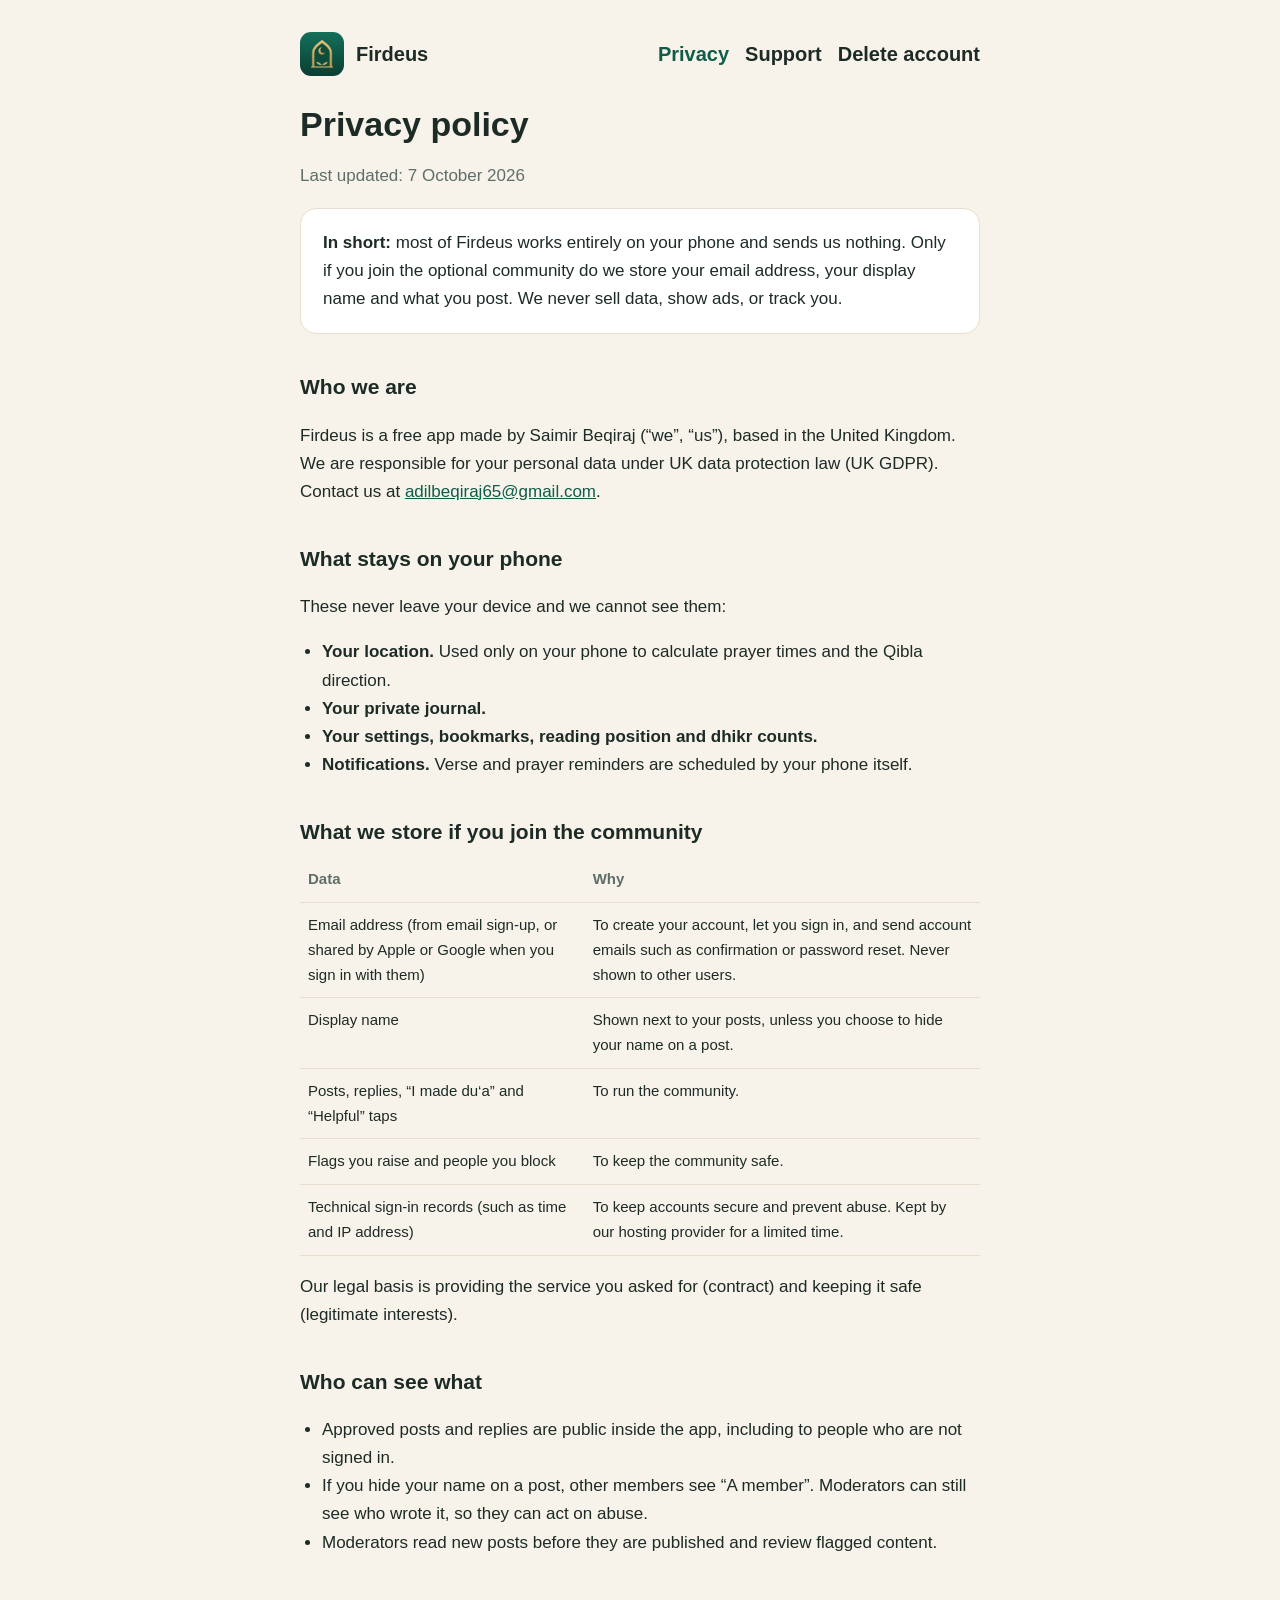
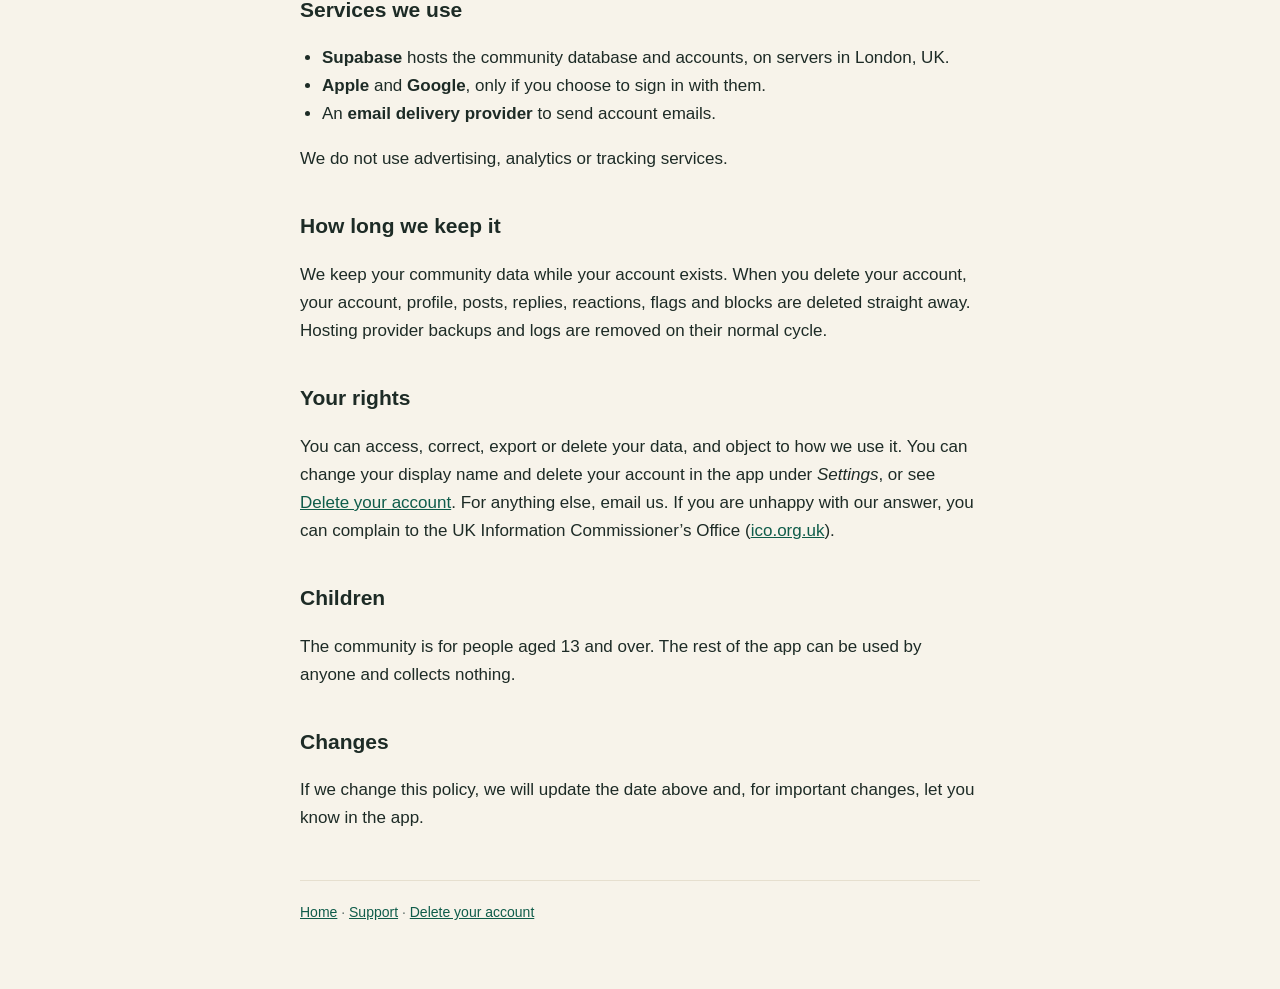
==== privacy.html @ d4029345 "Firdeus website: home, privacy policy, support, account deletion Co-Authored-By: Claude Opus 5.5 <no" ====
<!doctype html>
<html lang="en">
<head>
<meta charset="utf-8">
<meta name="viewport" content="width=device-width, initial-scale=1">
<title>Firdeus Privacy</title>
<meta name="description" content="How the Firdeus app handles your data.">
<link rel="icon" href="icon.png">
<link rel="stylesheet" href="style.css">
</head>
<body>
<main>
  <header class="site">
    <img src="icon.png" alt="">
    <a href="./">Firdeus</a>
    <nav>
      <a href="privacy.html" aria-current="page">Privacy</a>
      <a href="support.html">Support</a>
      <a href="delete-account.html">Delete account</a>
    </nav>
  </header>

  <h1>Privacy policy</h1>
  <p class="muted">Last updated: 7 October 2026</p>

  <div class="card">
    <strong>In short:</strong> most of Firdeus works entirely on your phone and sends us nothing. Only if you join the
    optional community do we store your email address, your display name and what you post. We never sell data,
    show ads, or track you.
  </div>

  <h2>Who we are</h2>
  <p>Firdeus is a free app made by Saimir Beqiraj (“we”, “us”), based in the United Kingdom. We are responsible for
  your personal data under UK data protection law (UK GDPR). Contact us at
  <a href="mailto:adilbeqiraj65@gmail.com">adilbeqiraj65@gmail.com</a>.</p>

  <h2>What stays on your phone</h2>
  <p>These never leave your device and we cannot see them:</p>
  <ul>
    <li><strong>Your location.</strong> Used only on your phone to calculate prayer times and the Qibla direction.</li>
    <li><strong>Your private journal.</strong></li>
    <li><strong>Your settings, bookmarks, reading position and dhikr counts.</strong></li>
    <li><strong>Notifications.</strong> Verse and prayer reminders are scheduled by your phone itself.</li>
  </ul>

  <h2>What we store if you join the community</h2>
  <div class="table-wrap">
  <table>
    <tr><th>Data</th><th>Why</th></tr>
    <tr><td>Email address (from email sign-up, or shared by Apple or Google when you sign in with them)</td><td>To create your account, let you sign in, and send account emails such as confirmation or password reset. Never shown to other users.</td></tr>
    <tr><td>Display name</td><td>Shown next to your posts, unless you choose to hide your name on a post.</td></tr>
    <tr><td>Posts, replies, “I made du‘a” and “Helpful” taps</td><td>To run the community.</td></tr>
    <tr><td>Flags you raise and people you block</td><td>To keep the community safe.</td></tr>
    <tr><td>Technical sign-in records (such as time and IP address)</td><td>To keep accounts secure and prevent abuse. Kept by our hosting provider for a limited time.</td></tr>
  </table>
  </div>
  <p>Our legal basis is providing the service you asked for (contract) and keeping it safe (legitimate interests).</p>

  <h2>Who can see what</h2>
  <ul>
    <li>Approved posts and replies are public inside the app, including to people who are not signed in.</li>
    <li>If you hide your name on a post, other members see “A member”. Moderators can still see who wrote it, so they can act on abuse.</li>
    <li>Moderators read new posts before they are published and review flagged content.</li>
  </ul>

  <h2>Services we use</h2>
  <ul>
    <li><strong>Supabase</strong> hosts the community database and accounts, on servers in London, UK.</li>
    <li><strong>Apple</strong> and <strong>Google</strong>, only if you choose to sign in with them.</li>
    <li>An <strong>email delivery provider</strong> to send account emails.</li>
  </ul>
  <p>We do not use advertising, analytics or tracking services.</p>

  <h2>How long we keep it</h2>
  <p>We keep your community data while your account exists. When you delete your account, your account, profile,
  posts, replies, reactions, flags and blocks are deleted straight away. Hosting provider backups and logs are
  removed on their normal cycle.</p>

  <h2>Your rights</h2>
  <p>You can access, correct, export or delete your data, and object to how we use it. You can change your display
  name and delete your account in the app under <em>Settings</em>, or see <a href="delete-account.html">Delete your
  account</a>. For anything else, email us. If you are unhappy with our answer, you can complain to the UK
  Information Commissioner’s Office (<a href="https://ico.org.uk">ico.org.uk</a>).</p>

  <h2>Children</h2>
  <p>The community is for people aged 13 and over. The rest of the app can be used by anyone and collects nothing.</p>

  <h2>Changes</h2>
  <p>If we change this policy, we will update the date above and, for important changes, let you know in the app.</p>

  <footer>
    <a href="./">Home</a> · <a href="support.html">Support</a> · <a href="delete-account.html">Delete your account</a>
  </footer>
</main>
</body>
</html>
---- style.css ----
:root {
  --bg: #f7f3ea;
  --card: #ffffff;
  --text: #1d2b26;
  --muted: #5f6e68;
  --primary: #0f5c4a;
  --gold: #9a7632;
  --border: #e6dfcf;
}
@media (prefers-color-scheme: dark) {
  :root {
    --bg: #0e1513;
    --card: #17211e;
    --text: #ece7dc;
    --muted: #9aa8a2;
    --primary: #3fae8f;
    --gold: #d6b46a;
    --border: #26332f;
  }
}
* { box-sizing: border-box; }
html { -webkit-text-size-adjust: 100%; }
body {
  margin: 0;
  background: var(--bg);
  color: var(--text);
  font: 17px/1.65 -apple-system, BlinkMacSystemFont, "Segoe UI", Roboto, "Helvetica Neue", Arial, sans-serif;
}
main { max-width: 720px; margin: 0 auto; padding: 32px 20px 64px; }
header.site { display: flex; align-items: center; gap: 12px; margin-bottom: 28px; }
header.site img { width: 44px; height: 44px; border-radius: 11px; }
header.site a { color: var(--text); text-decoration: none; font-weight: 700; font-size: 20px; }
nav { margin-left: auto; display: flex; gap: 16px; flex-wrap: wrap; font-size: 15px; }
nav a { color: var(--muted); text-decoration: none; }
nav a:hover, nav a[aria-current] { color: var(--primary); }
h1 { font-size: 34px; line-height: 1.2; margin: 8px 0 8px; }
h2 { font-size: 21px; margin: 36px 0 8px; }
p, li { color: var(--text); }
.muted { color: var(--muted); }
a { color: var(--primary); }
.card { background: var(--card); border: 1px solid var(--border); border-radius: 16px; padding: 20px 22px; margin: 18px 0; }
.arabic { font-family: "Amiri", "Traditional Arabic", serif; font-size: 26px; color: var(--primary); text-align: center; direction: rtl; margin: 8px 0 20px; }
ul { padding-left: 22px; }
table { width: 100%; border-collapse: collapse; font-size: 15px; }
th, td { text-align: left; padding: 10px 8px; border-bottom: 1px solid var(--border); vertical-align: top; }
th { color: var(--muted); font-weight: 600; }
.table-wrap { overflow-x: auto; }
footer { margin-top: 48px; font-size: 14px; color: var(--muted); border-top: 1px solid var(--border); padding-top: 20px; }
@media (max-width: 560px) {
  header.site { flex-wrap: wrap; }
  nav { margin-left: 0; width: 100%; }
  h1 { font-size: 28px; }
}
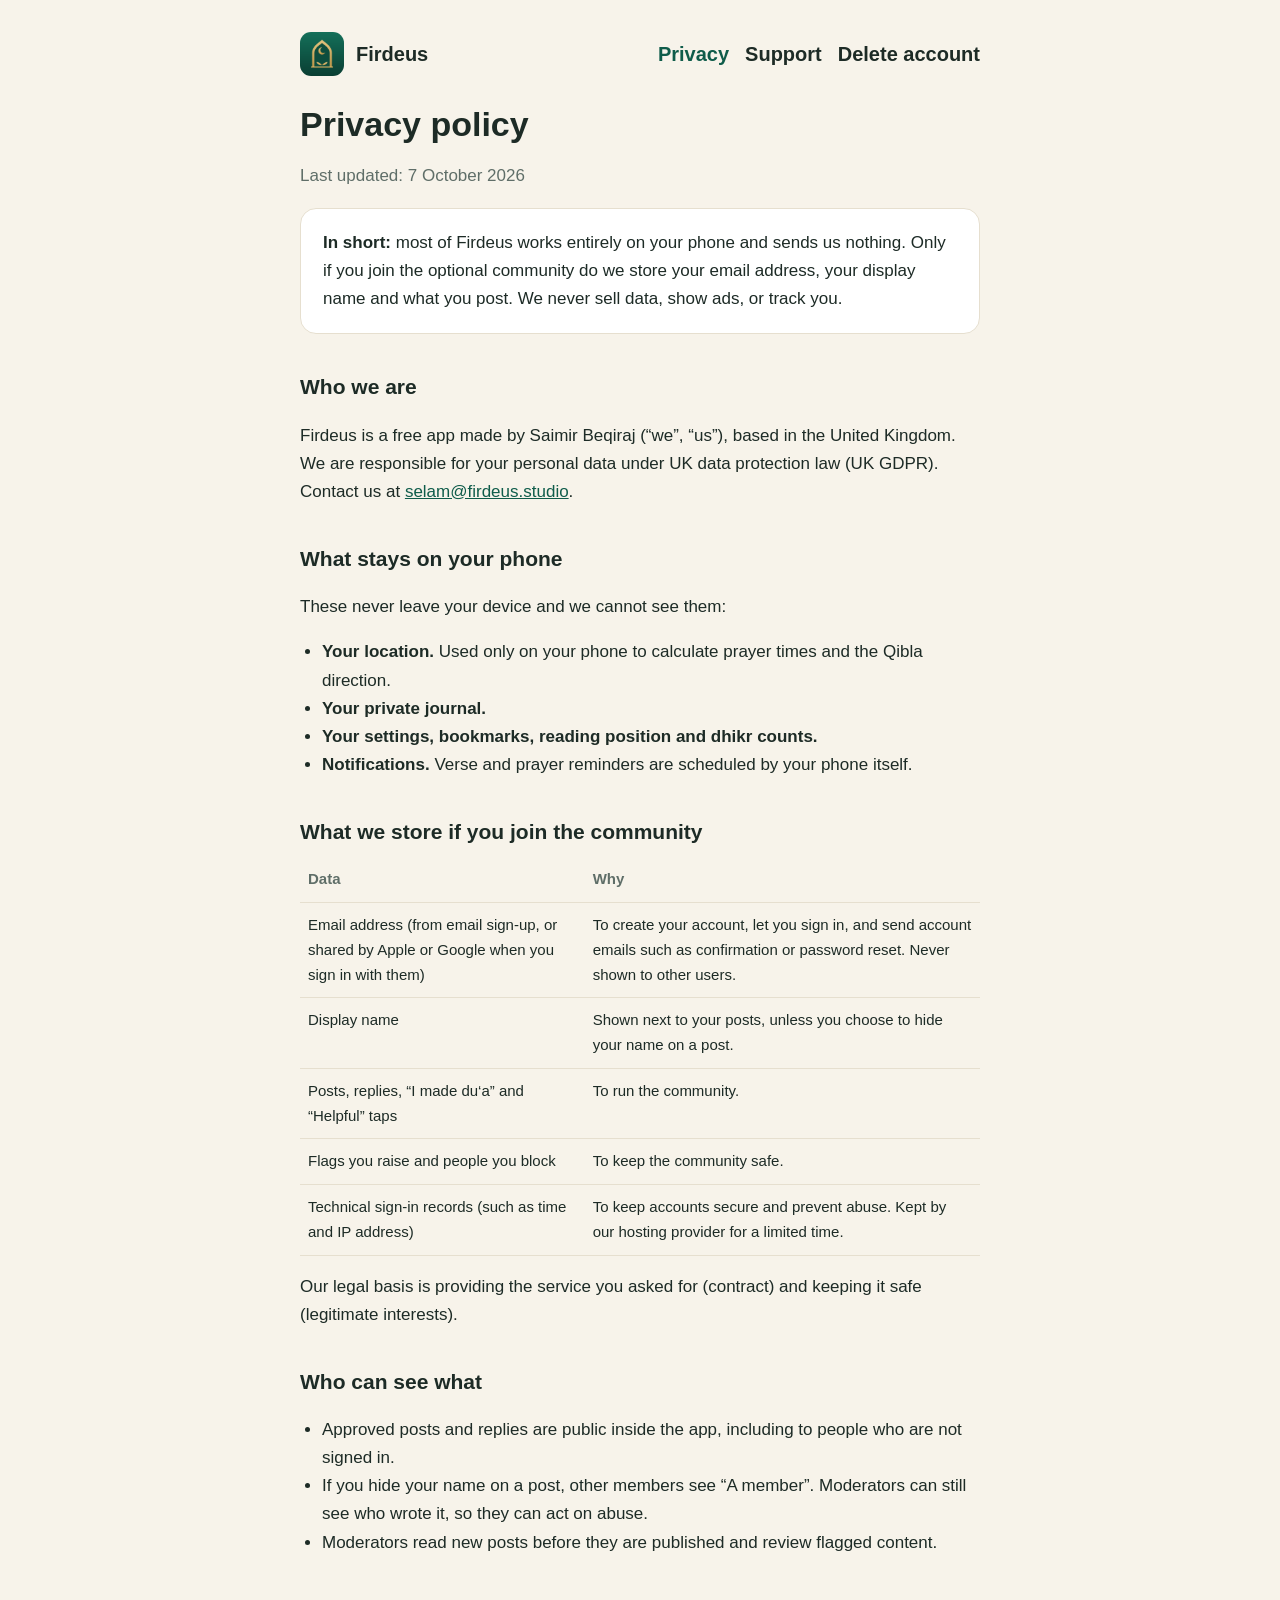
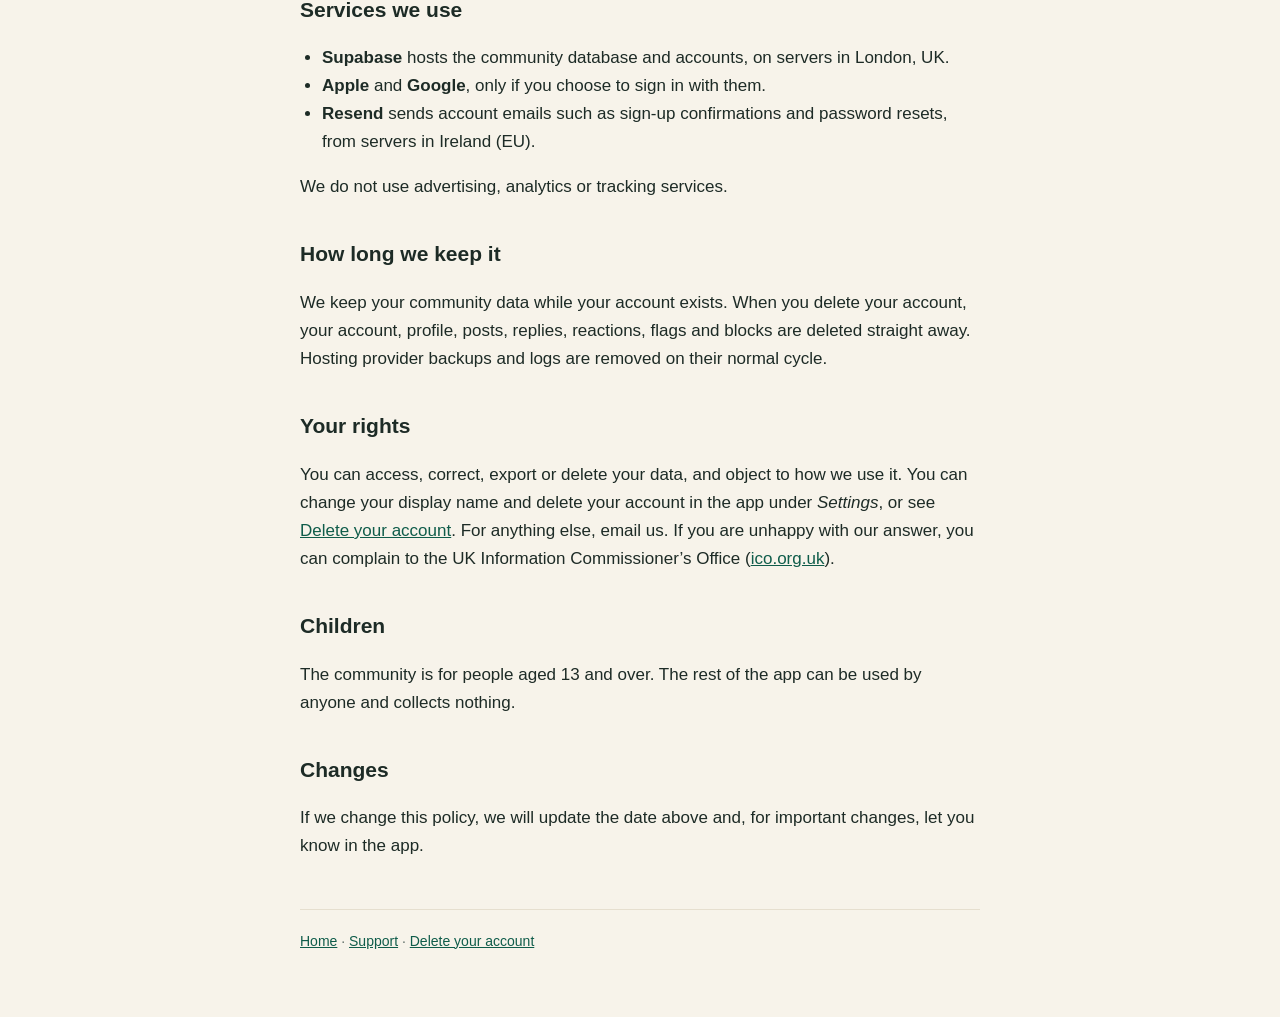
==== commit 05f4634f: "Use selam@firdeus.studio for all enquiries; name Resend in privacy policy Co-Authored-By: Claude Opu" ====
--- a/privacy.html
+++ b/privacy.html
@@ -32,7 +32,7 @@
   <h2>Who we are</h2>
   <p>Firdeus is a free app made by Saimir Beqiraj (“we”, “us”), based in the United Kingdom. We are responsible for
   your personal data under UK data protection law (UK GDPR). Contact us at
-  <a href="mailto:adilbeqiraj65@gmail.com">adilbeqiraj65@gmail.com</a>.</p>
+  <a href="mailto:selam@firdeus.studio">selam@firdeus.studio</a>.</p>
 
   <h2>What stays on your phone</h2>
   <p>These never leave your device and we cannot see them:</p>
@@ -67,7 +67,7 @@
   <ul>
     <li><strong>Supabase</strong> hosts the community database and accounts, on servers in London, UK.</li>
     <li><strong>Apple</strong> and <strong>Google</strong>, only if you choose to sign in with them.</li>
-    <li>An <strong>email delivery provider</strong> to send account emails.</li>
+    <li><strong>Resend</strong> sends account emails such as sign-up confirmations and password resets, from servers in Ireland (EU).</li>
   </ul>
   <p>We do not use advertising, analytics or tracking services.</p>
 
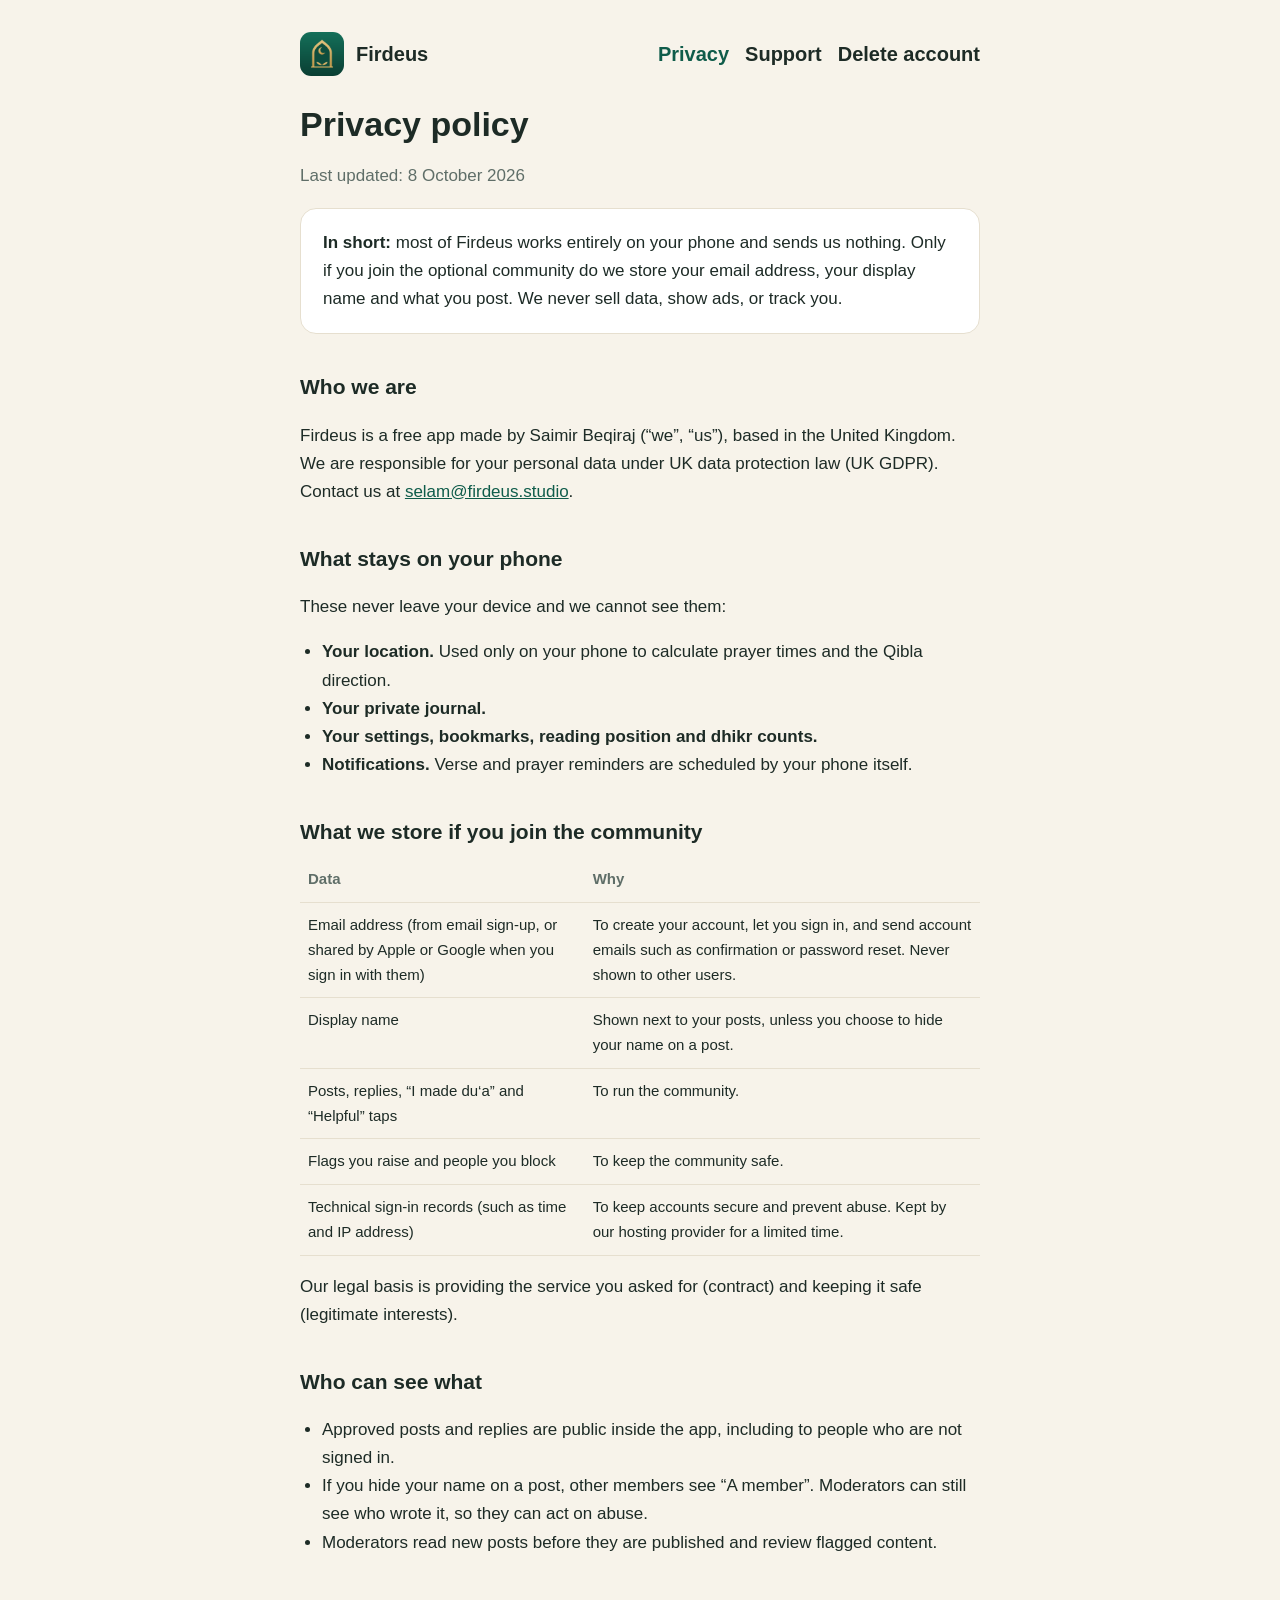
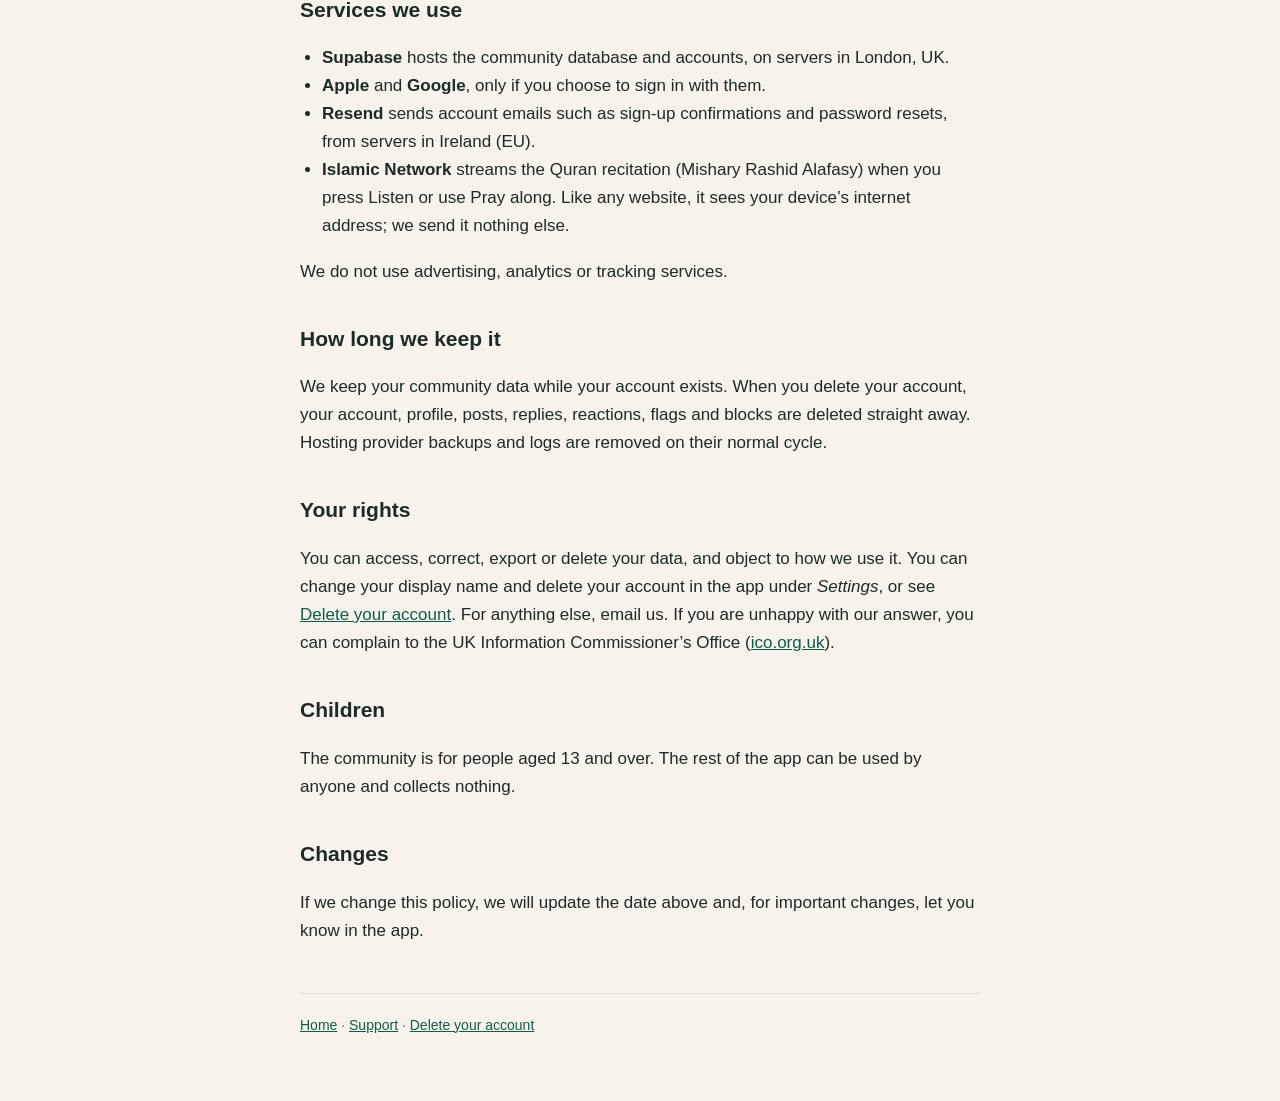
==== commit 8a35592e: "Add hidden recording page for the imam; name Islamic Network audio in privacy policy Co-Authored-By:" ====
--- a/privacy.html
+++ b/privacy.html
@@ -21,7 +21,7 @@
   </header>
 
   <h1>Privacy policy</h1>
-  <p class="muted">Last updated: 7 October 2026</p>
+  <p class="muted">Last updated: 8 October 2026</p>
 
   <div class="card">
     <strong>In short:</strong> most of Firdeus works entirely on your phone and sends us nothing. Only if you join the
@@ -68,6 +68,7 @@
     <li><strong>Supabase</strong> hosts the community database and accounts, on servers in London, UK.</li>
     <li><strong>Apple</strong> and <strong>Google</strong>, only if you choose to sign in with them.</li>
     <li><strong>Resend</strong> sends account emails such as sign-up confirmations and password resets, from servers in Ireland (EU).</li>
+    <li><strong>Islamic Network</strong> streams the Quran recitation (Mishary Rashid Alafasy) when you press Listen or use Pray along. Like any website, it sees your device’s internet address; we send it nothing else.</li>
   </ul>
   <p>We do not use advertising, analytics or tracking services.</p>
 
